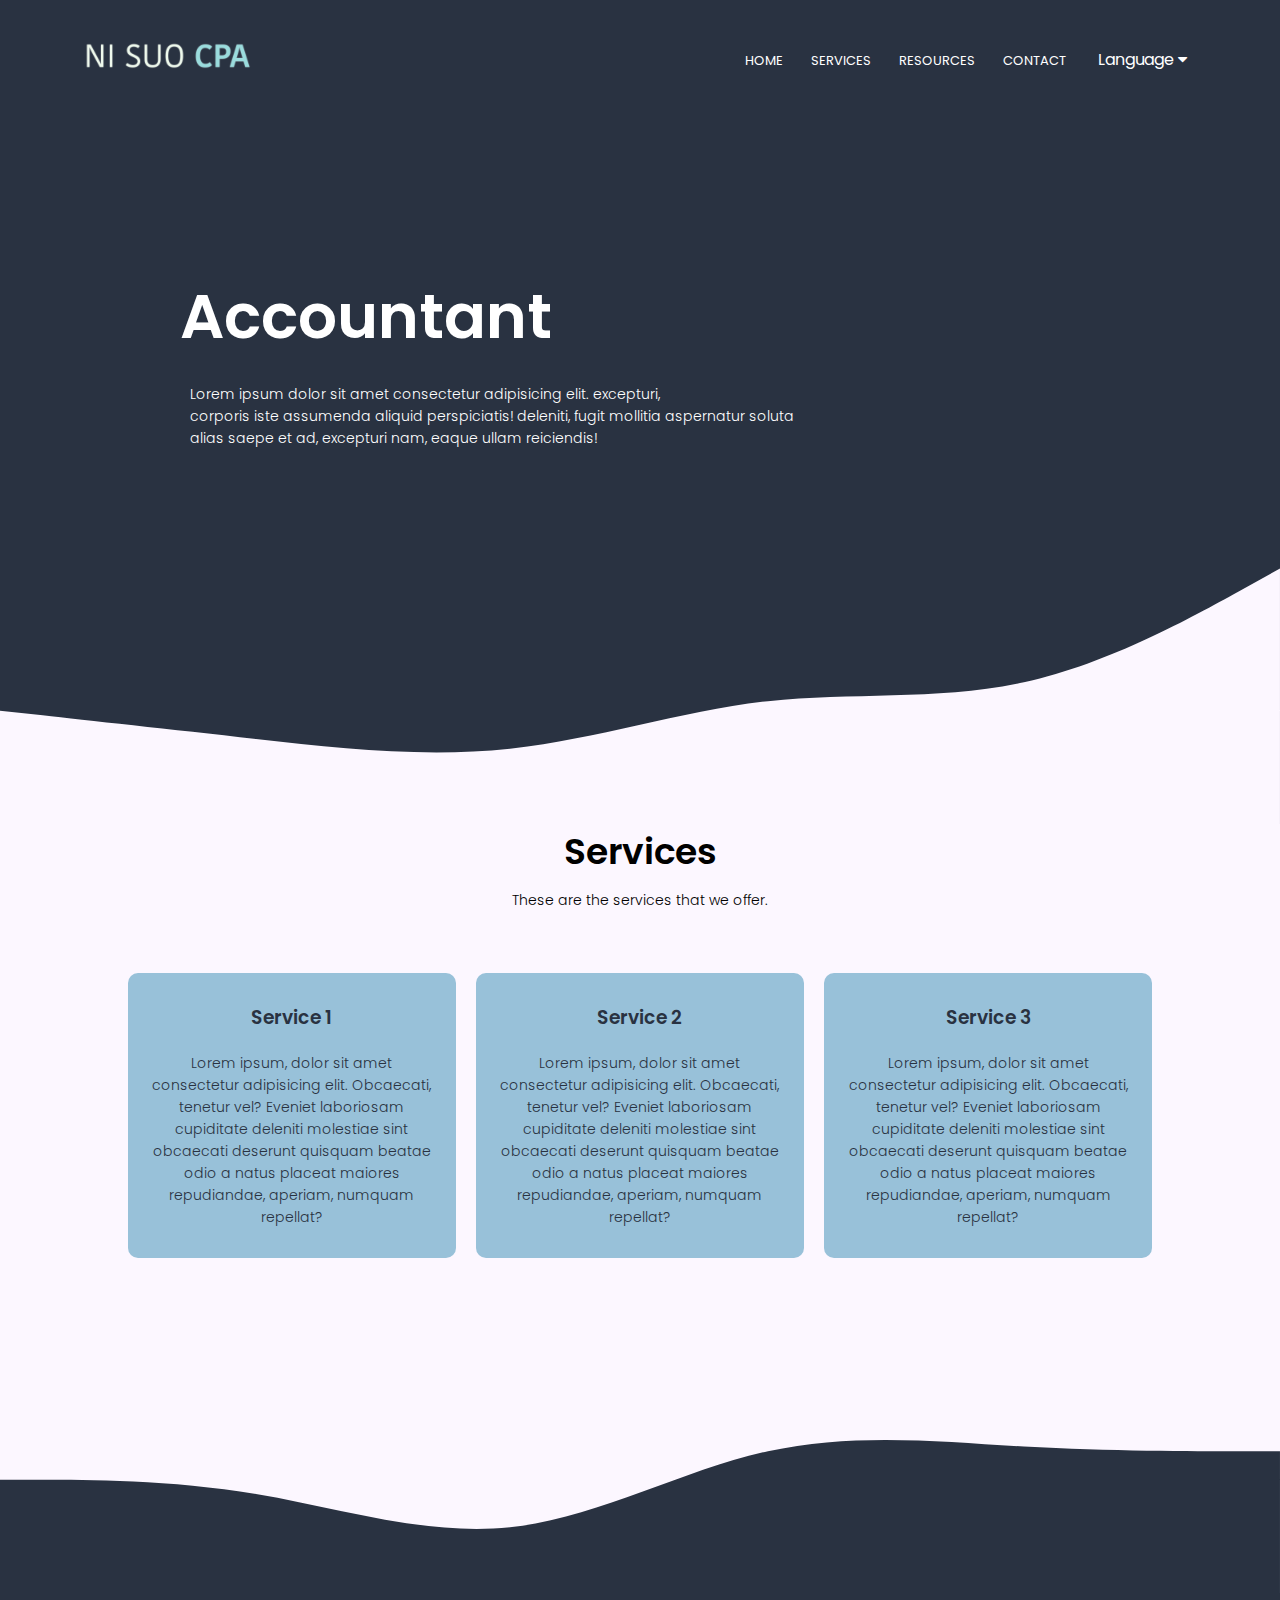
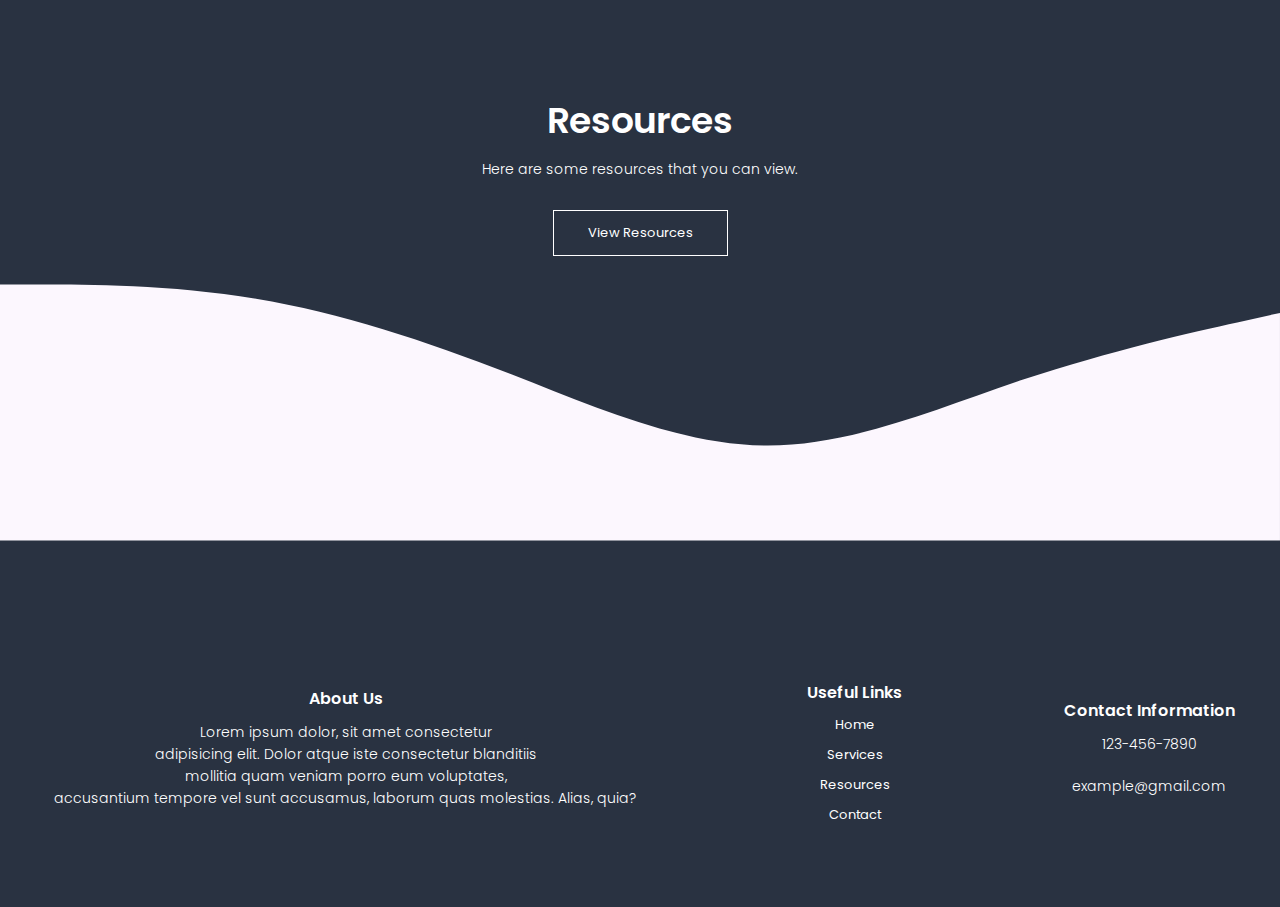
==== en/home.html @ f41d9daf "Make most of the site" ====
<!doctype html>

<!-- 
Homepage
    Language
    Service
    Ressources
        Articles
    Contact
 -->
<html lang="en">
    <head>
        <meta name="viewport" content="with=device-width, initial-scale=1.0">
        <meta name="description" content="Ni Suo is a certified public accountant that can help you with various services.">
        <meta name="keywords" content="accountant, certified public accountant, tax preparation, budgeting">
        <title>Ni Suo CPA | A certified public accountant that offers various services</title>
        <link rel="stylesheet" href="../style.css">
        <link rel="preconnect" href="https://fonts.googleapis.com">
        <link rel="preconnect" href="https://fonts.gstatic.com" crossorigin>
        <link href="https://fonts.googleapis.com/css2?family=Poppins:wght@100;200;300;400;500;600;700;800;900&display=swap" rel="stylesheet">
        <link rel="stylesheet" href="https://cdnjs.cloudflare.com/ajax/libs/font-awesome/4.7.0/css/font-awesome.min.css">
    </head>
    <body>
        <!-- Header -->
        <section class="header">
            <nav>
                <a href="home.html"><img src="../images/logo.png"></a>
                <div class="nav-links" id="navLinks">
                    <!-- Make the X button clickable -->
                    <i class="fa fa-times" onclick="hideMenu()"></i>
                    <!-- Menu -->
                    <ul>
                        <li><a href="home.html">HOME</a></li>
                        <li><a href="services.html">SERVICES</a></li>
                        <li><a href="resources.html">RESOURCES</a></li>
                        <li><a href="contact.html">CONTACT</a></li>
                        <!-- Language dropdown list -->
                        <div class="dropdown">
                            <button class="dropbtn">Language
                                <i class="fa fa-caret-down"></i>
                            </button>
                            <div class="languages">
                                <a href="../en/home.html">English</a>
                                <a href="../fr/home.html">Francais</a>
                                <a href="../zh/home.html">中文</a>
                            </div>
                        </div>
                    </ul>
                </div>
                <!-- Make the menu button clickable -->
                <i class="fa fa-bars" onclick="showMenu()"></i>
            </nav>
        </section>
        <!-- Title -->
        <section class="title">
            <div class="text-box">
                <h1>Accountant</h1>
                <p>Lorem ipsum dolor sit amet consectetur adipisicing elit. excepturi, <br>corporis iste assumenda aliquid perspiciatis! deleniti, fugit mollitia aspernatur soluta <br>alias saepe et ad, excepturi nam, eaque ullam reiciendis!</p>
                <!-- <a href="contact.html" class="contact-btn">Contact me</a> -->
            </div>
            <!-- <img class="calc" src="../images/calculator.png"> -->
            <svg class="curve" xmlns="http://www.w3.org/2000/svg" viewBox="0 0 1440 320"><path fill="#FCF7FF" fill-opacity="1" d="M0,192L48,197.3C96,203,192,213,288,224C384,235,480,245,576,234.7C672,224,768,192,864,181.3C960,171,1056,181,1152,160C1248,139,1344,85,1392,58.7L1440,32L1440,320L1392,320C1344,320,1248,320,1152,320C1056,320,960,320,864,320C768,320,672,320,576,320C480,320,384,320,288,320C192,320,96,320,48,320L0,320Z"></path></svg>
        </section>
        <!-------- Services -------->
        <section class="services">
            <div class="services-content">
            <h1>Services</h1>
            <p>These are the services that we offer.</p>
                <a href="services.html">
                    <div class="services-row">
                        <div class="services-col">
                            <h3>Service 1</h3>
                            <p>Lorem ipsum, dolor sit amet consectetur adipisicing elit. Obcaecati, tenetur vel? Eveniet laboriosam cupiditate deleniti molestiae sint obcaecati deserunt quisquam beatae odio a natus placeat maiores repudiandae, aperiam, numquam repellat?</p>
                        </div>
                        <div class="services-col">
                            <h3>Service 2</h3>
                            <p>Lorem ipsum, dolor sit amet consectetur adipisicing elit. Obcaecati, tenetur vel? Eveniet laboriosam cupiditate deleniti molestiae sint obcaecati deserunt quisquam beatae odio a natus placeat maiores repudiandae, aperiam, numquam repellat?</p>
                        </div>
                        <div class="services-col">
                            <h3>Service 3</h3>
                            <p>Lorem ipsum, dolor sit amet consectetur adipisicing elit. Obcaecati, tenetur vel? Eveniet laboriosam cupiditate deleniti molestiae sint obcaecati deserunt quisquam beatae odio a natus placeat maiores repudiandae, aperiam, numquam repellat?</p>
                        </div>
                    </div>
                </a>
            </div>
            <svg class="curve" xmlns="http://www.w3.org/2000/svg" viewBox="0 0 1440 320"><path fill="#293241" fill-opacity="1" d="M0,192L48,192C96,192,192,192,288,208C384,224,480,256,576,245.3C672,235,768,181,864,160C960,139,1056,149,1152,154.7C1248,160,1344,160,1392,160L1440,160L1440,320L1392,320C1344,320,1248,320,1152,320C1056,320,960,320,864,320C768,320,672,320,576,320C480,320,384,320,288,320C192,320,96,320,48,320L0,320Z"></path></svg>        
        </section>
        <!-------- Resources -------->
        <section class="resources">
            <h1>Resources</h1>
            <p>Here are some resources that you can view. </p>
            <a href="" class="resources-btn white-btn">View Resources</a>
            <svg xmlns="http://www.w3.org/2000/svg" viewBox="0 0 1440 320"><path fill="#FCF7FE" fill-opacity="1" d="M0,32L48,32C96,32,192,32,288,48C384,64,480,96,576,133.3C672,171,768,213,864,213.3C960,213,1056,171,1152,138.7C1248,107,1344,85,1392,74.7L1440,64L1440,320L1392,320C1344,320,1248,320,1152,320C1056,320,960,320,864,320C768,320,672,320,576,320C480,320,384,320,288,320C192,320,96,320,48,320L0,320Z"></path></svg>
        </section>
        <!-------- Footer -------->
        <section class="footer">
            <!-- <svg xmlns="http://www.w3.org/2000/svg" viewBox="0 0 1440 320"><path fill="#FCF7FE" fill-opacity="1" d="M0,64L480,96L960,160L1440,96L1440,0L960,0L480,0L0,0Z"></path></svg> -->
            <div class="footer-row">
                <div class="about-us">
                    <h4>About Us</h4>
                    <p>Lorem ipsum dolor, sit amet consectetur <br>adipisicing elit. Dolor atque iste consectetur blanditiis<br> mollitia quam veniam porro eum voluptates, <br>accusantium tempore vel sunt accusamus, laborum quas molestias. Alias, quia?</p>
                </div>
                <div class="useful-links">
                    <h4>Useful Links</h4>
                    <a href="home.html">Home</a>
                    <a href="services.html">Services</a>
                    <a href="resources.html">Resources</a>
                    <a href="contact.html">Contact</a>
                </div>
                <div class="contact-footer">
                    <h4>Contact Information</h4>
                    <p>123-456-7890</p>
                    <p>example@gmail.com</p>
                </div>
            </div>
        </section>
        <!-- Javascript for Toggle Menu -->
        <script>
            var navLinks = document.getElementById("navLinks");
            function showMenu() {
                navLinks.style.right = "0";
            }
            function hideMenu() {
                navLinks.style.right = "-200px";
            }
        </script>
    </body>
</html>
---- style.css ----
* {
    margin: 0;
    padding: 0;
    font-family: 'Poppins', sans-serif;
}

.header {
    min-height: 60vh;
    width: 100%;
    background: #293241;
}

nav {
    display: flex;
    padding: 2% 6%;
    justify-content: space-between;
    align-items: center;
}

/* Dimensions of the logo */
nav img {
    width: 180px;
}

/* Alignment of the menu */
.nav-links {
    flex: 1;
    text-align: right;
}

/* Position of the menu */
.nav-links ul li{
    list-style: none;
    display: inline-block;
    padding: 8px 12px;
    position: relative;
}

/* Color, underline link and font size */
.nav-links ul li a {
    color: #fff;
    text-decoration: none;
    font-size: 13px;
}

/* Underline the menu items */
.nav-links ul li ::after {
    content: '';
    width: 0%;
    height: 2px;
    background: #e0fbfc;
    display: block;
    margin: auto;
    transition: 0.5s;
}

/* Showing the underline when hover */
.nav-links ul li :hover::after {
    width: 100%;
}

/* Dropdown Button */
.dropbtn {
    background-color: transparent;
    color: white;
    padding: 16px;
    font-size: 16px;
    border: none;
}
  
  /* The container <div> - needed to position the dropdown content */
.dropdown {
    position: relative;
    display: inline-block;
}
  
  /* Dropdown Content (Hidden by Default) */
.languages {
    display: none;
    position: absolute;
    background-color: #f1f1f1;
    min-width: 100%;
    box-shadow: 0px 8px 16px 0px rgba(0,0,0,0.2);
    z-index: 1;
}
  
  /* Links inside the dropdown */
.languages a {
    color: black;
    padding: 12px 16px;
    text-decoration: none;
    display: block;
}
  
  /* Show the dropdown menu on hover */
.dropdown:hover .languages {display: block;}
  
.dropdown-content a:hover {
    background-color: #ddd;
}

.dropbtn .fa {
    display: inline;
}



/* --- Title --- */

.title {
    background: #293241;
}

/* .calc {
    position: absolute;
    right: 25vh;
    top: 25vh;
    max-height: 50vh;
    max-width: 50vh;
} */

.curve {
    display: block;
}

/* Font, color and size of the text-box class */
.text-box {
    color: #fff;
    position: absolute;
    left: 20vh;
    top: 30vh;
    font-size: 50%;
}

/* Font size of h1 */
.text-box h1 {
    font-size: 62px;
}

/* Font size, margin and color of p */
.text-box p {
    margin: 10px 0 40px;
    font-size: 14px;
}

/* Make contact link as a button */
.contact-btn {
    display: inline-block;
    text-decoration: none;
    color: #fff;
    border: 1px solid #fff;
    padding: 12px 34px;
    font-size: 13px;
    background: transparent;
    position: relative;
    cursor: pointer;
}

/* Make animation on hover */
.contact-btn:hover {
    border: 1px solid #e0fbfc;
    background: #e0fbfc;
    transition: 0.5s;
    color: #293241;
}

nav .fa {
    display: none;
}



/* --- Services --- */

.services {
    background-color: #FCF7FF;
}

.services-content {
    width: 80%;
    margin: auto;  
    text-align: center;
}

h1 {
    font-size: 36px;
    font-weight: 600;
}

p {
    font-size: 14px;
    font-weight: 300;
    line-height: 22px;
    padding: 10px;
}

a {
    text-decoration: none;
}

.services-row {
    margin-top: 5%;
    display: flex;
    justify-content: space-between;
    color: #293241;
    margin-bottom: 5%;
}

.services-col {
    flex-basis: 32%;
    background: #98c1d9;
    border-radius: 10px;
    padding: 20px 12px;
    box-sizing: border-box;
    transition: 0.5s;
}

h3 {
    text-align: center;
    font-weight: 600;
    margin: 10px;
}

.services-col:hover {
    box-shadow: 0 0 5px 0px #2e2e2e;
}


/* -- Resources -- */

.resources {
    background: #293241;
    padding-top: 100px;
    text-align: center;
    padding-bottom: 100px;
    color: white;
}

.resources p {
    padding-bottom: 30px;
}

/* Make contact link as a button */
.resources-btn {
    display: inline-block;
    text-decoration: none;
    color: white;
    border: 1px solid white;
    padding: 12px 34px;
    font-size: 13px;
    background: transparent;
    position: relative;
    cursor: pointer;
}

/* Make animation on hover */
.resources-btn:hover {
    border: 1px solid #FCF7FE;
    background: #FCF7FE;
    transition: 0.5s;
    color: #293241;
}

/* -- Footer -- */

.footer {
    width: 100%;
    text-align: center;
    background: #293241;
    padding-bottom: 50px;
}

.footer-row {
    display: flex;
    align-items: center;
    justify-content: center;
    padding: 0 2em;
}

.footer h4 {
    font-weight: 600;
    color: white;
}

.footer p {
    color: white;
}

.useful-links {
    margin: 2em 10em;
}

.useful-links a {
    font-size: 13px;
    margin-top: 10px;
    text-align: center;
    display: grid;
    color: white;
}


/* --- Subpages --- */

.header-subpage {
    min-height: 50vh;
    width: 100%;
    background: #293241;
    background-position: center;
    background-size: cover;
    position: relative;
}

/* --- Services page --- */

.services-subpage {
    display: flex;
    justify-content: center;
    background-color: #FCF7FE;
    padding: 0 10%;
}

.services-row-subpage {
    margin-top: 5%;
    display: table-row;
    justify-content: space-between;
    color: black;
    background: #FCF7FE;
}

.services-col-subpage {
    flex-basis: 32%;
    background: #98c1d9;
    border-radius: 10px;
    margin: 0 5%;
    margin-bottom: 5%;
    padding: 20px 12px;
    box-sizing: border-box;
}


/* --- Resources page --- */

.resources-subpage {
    display: flex;
    justify-content: center; 
    background-color: #FCF7FE;
    padding: 0 10%;
    width: 80%;
    margin: auto;  
    text-align: center;
}

.resources-box-subpage {
    margin-top: 5%;
    display: table-row;
    justify-content: space-between;
    color: black;
    background: #FCF7FE;
}

.resources-col-subpage {
    flex-basis: 32%;
    background: #98c1d9;
    border-radius: 10px;
    margin: 0 5%;
    margin-bottom: 5%;
    padding: 20px 12px;
    box-sizing: border-box;
    transition: 0.5s;
}

.resource-image {
    width: 100%;
    max-width: 30em;
    display: block;
    margin-left: auto;
    margin-right: auto;
    border-radius: 4px;
}

.resources-col-subpage:hover {
    box-shadow: 0 0 5px 0px #2e2e2e;
}

.resources-col-subpage-link {
    color: inherit;
}

/* --- Contact --- */

.contact-subpage {
    display: flex;
    justify-content: center;
    align-items: center;
    background: #FCF7FE;
}

.contact-subpage-row {
    display: flex;
    justify-content: center;
    width: 50%;
}

.contact-subpage-col {
    margin: auto;
    width: 50%;
    text-align: center;

    flex-direction: column;
    flex-basis: 32%;
    background: #98c1d9;
    border-radius: 10px;
    margin: 0 5%;
    padding: 20px 12px;
    height: 100px;
}

.contact-subpage-icon {
    display: block;
    margin-left: auto;
    margin-right: auto;
    max-width: 40%;
    max-height: 40%;
}

/* Mobile version of webpage */
@media (max-width: 700px) {
    /* Arrangements of the presentation */
    .text-box {
        font-size: 20px;
        top: 50%;
        left: 50%;
        transform: translate(-50%, -50%);
        text-align: center;
    }

    .text-box h1 {
        font-size: 20px;
    }
    
    .nav-links ul li {
        display: block;
    }

    .nav-links {
        position: fixed;
        background: #153c4e;
        height: 100vh;
        width: 200px;
        top: 0;
        right: -200px;
        text-align: left;
        z-index: 2;
        transition: 1s;
    }

    .calc {
        display: none;
    }

    .header {
        min-height: 80vh;
    }

    .header-subpage {
        min-height: 80vh;
    }

    /* Properties of the icons */
    nav .fa {
        display: block;
        color: #fff;
        margin: 10px;
        font-size: 22px;
        cursor: pointer;
    }

    /* Add some space in the menu */
    .nav-links ul {
        padding: 30px;
    }

    .services-row {
        flex-direction: column;
    }

    .resources-subpage {
        flex-direction: column;
    }

    .services-subpage {
        flex-direction: column;
    }

    .footer-row {
        display: grid;
    }

    .useful-links {
        margin-left: auto;
        margin-right: auto;
        text-align: center;
    }

    /* Services */

    .services-col {
        margin-bottom: 5%;
    }

    /* Resources page */
    .resources-box-subpage {
        max-width: 100%;
        padding-bottom: 20px;
    }

}
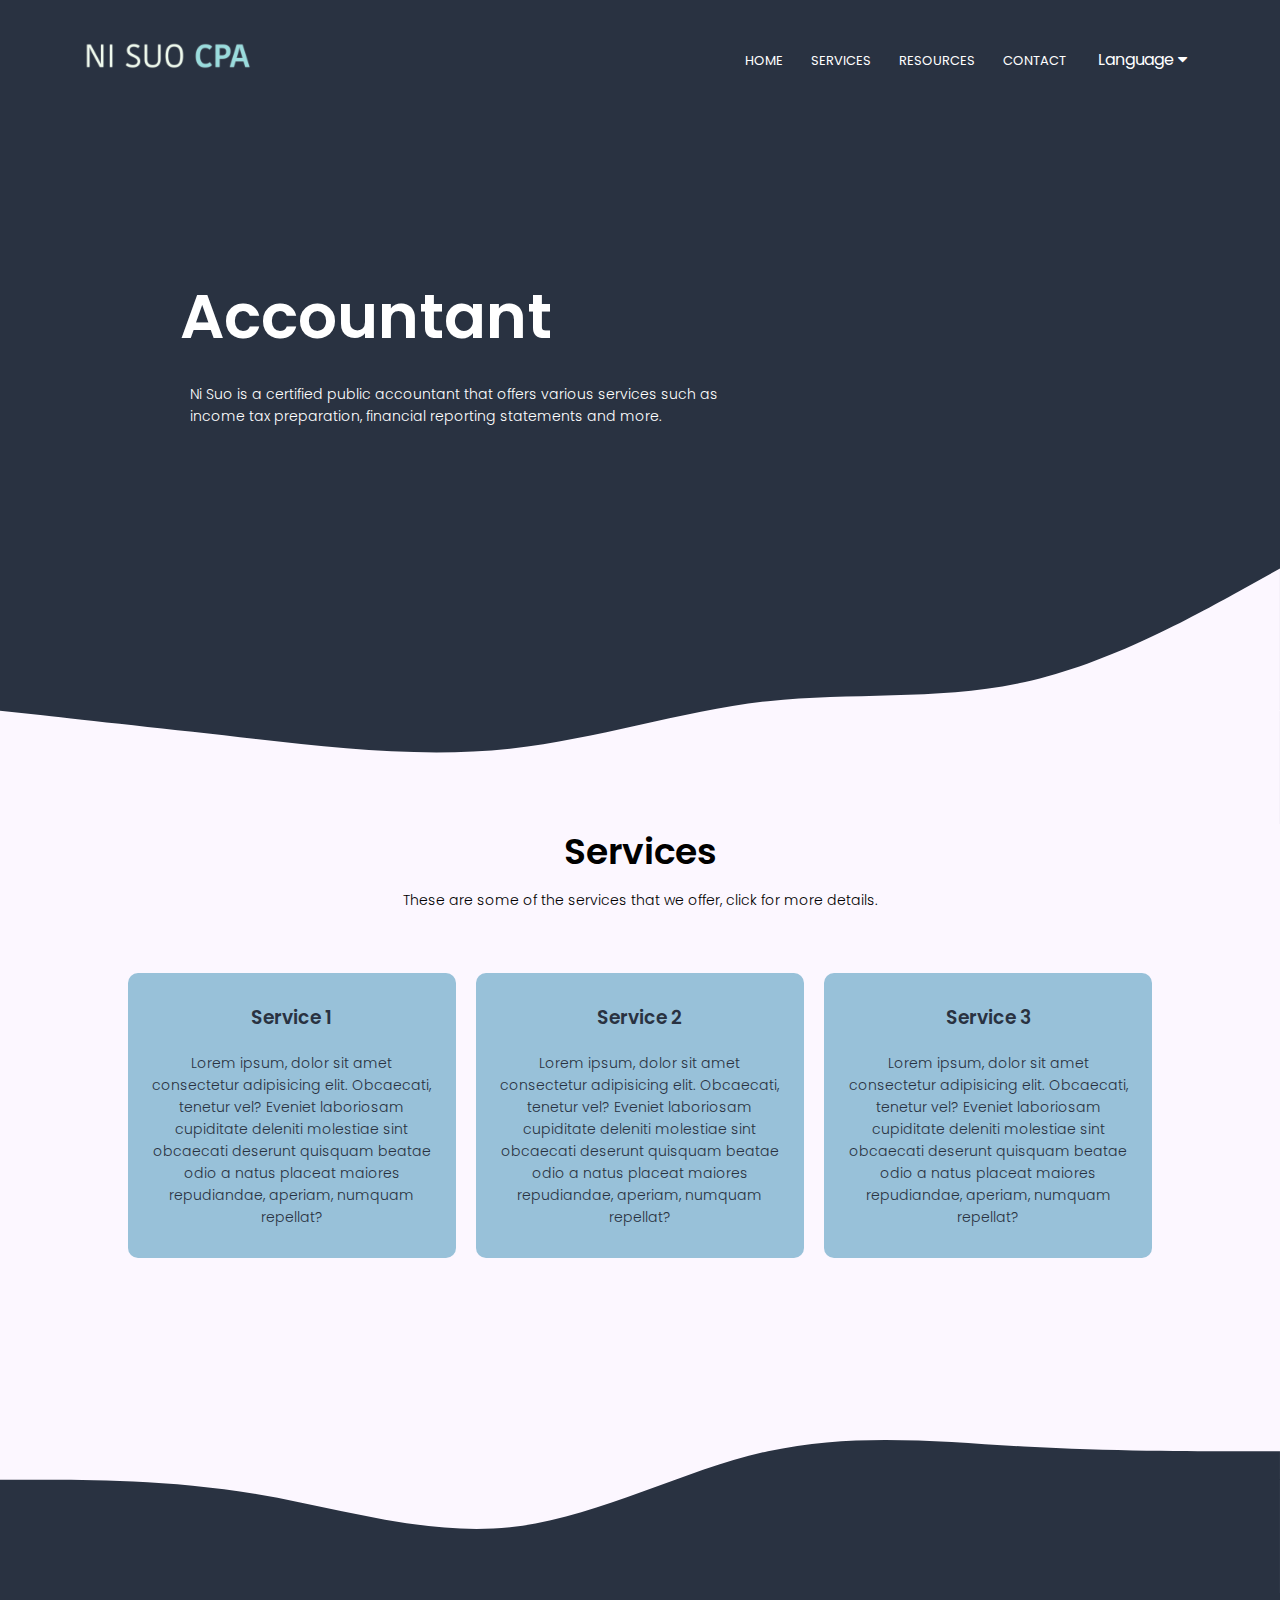
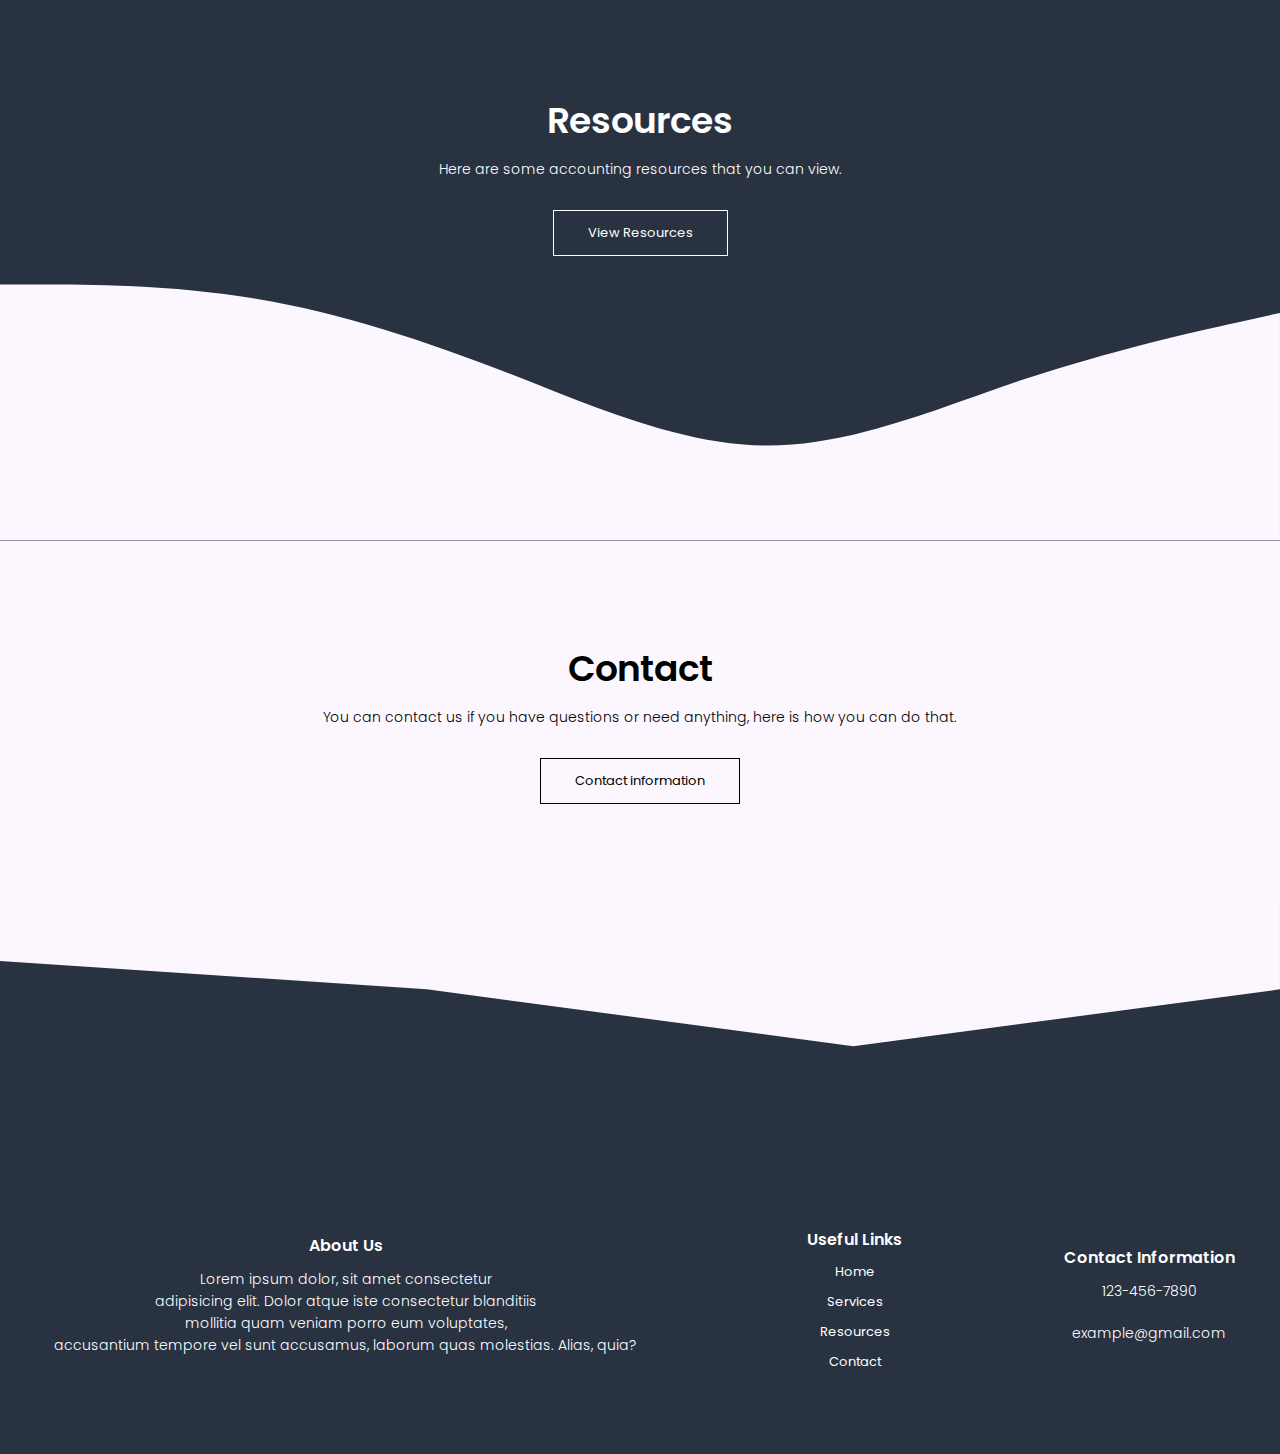
==== commit 6bcfdde1: "Add contact on homepage, replace sample text" ====
--- a/en/home.html
+++ b/en/home.html
@@ -55,7 +55,8 @@
         <section class="title">
             <div class="text-box">
                 <h1>Accountant</h1>
-                <p>Lorem ipsum dolor sit amet consectetur adipisicing elit. excepturi, <br>corporis iste assumenda aliquid perspiciatis! deleniti, fugit mollitia aspernatur soluta <br>alias saepe et ad, excepturi nam, eaque ullam reiciendis!</p>
+                <p>Ni Suo is a certified public accountant that offers various services such as <br>
+                income tax preparation, financial reporting statements and more.</p>
                 <!-- <a href="contact.html" class="contact-btn">Contact me</a> -->
             </div>
             <!-- <img class="calc" src="../images/calculator.png"> -->
@@ -65,7 +66,7 @@
         <section class="services">
             <div class="services-content">
             <h1>Services</h1>
-            <p>These are the services that we offer.</p>
+            <p>These are some of the services that we offer, click for more details.</p>
                 <a href="services.html">
                     <div class="services-row">
                         <div class="services-col">
@@ -88,13 +89,20 @@
         <!-------- Resources -------->
         <section class="resources">
             <h1>Resources</h1>
-            <p>Here are some resources that you can view. </p>
-            <a href="" class="resources-btn white-btn">View Resources</a>
-            <svg xmlns="http://www.w3.org/2000/svg" viewBox="0 0 1440 320"><path fill="#FCF7FE" fill-opacity="1" d="M0,32L48,32C96,32,192,32,288,48C384,64,480,96,576,133.3C672,171,768,213,864,213.3C960,213,1056,171,1152,138.7C1248,107,1344,85,1392,74.7L1440,64L1440,320L1392,320C1344,320,1248,320,1152,320C1056,320,960,320,864,320C768,320,672,320,576,320C480,320,384,320,288,320C192,320,96,320,48,320L0,320Z"></path></svg>
+            <p>Here are some accounting resources that you can view.</p>
+            <a href="resources.html" class="resources-btn white-btn">View Resources</a>
+            <svg class="curve" xmlns="http://www.w3.org/2000/svg" viewBox="0 0 1440 320"><path fill="#FCF7FE" fill-opacity="1" d="M0,32L48,32C96,32,192,32,288,48C384,64,480,96,576,133.3C672,171,768,213,864,213.3C960,213,1056,171,1152,138.7C1248,107,1344,85,1392,74.7L1440,64L1440,320L1392,320C1344,320,1248,320,1152,320C1056,320,960,320,864,320C768,320,672,320,576,320C480,320,384,320,288,320C192,320,96,320,48,320L0,320Z"></path></svg>
+        </section>
+        <!-------- Contact -------->
+        <section class="contact">
+            <h1>Contact</h1>
+            <p>You can contact us if you have questions or need anything, here is how you can do that.</p>
+            <a href="contact.html" class="contact-btn white-btn">Contact information</a>
         </section>
         <!-------- Footer -------->
         <section class="footer">
-            <!-- <svg xmlns="http://www.w3.org/2000/svg" viewBox="0 0 1440 320"><path fill="#FCF7FE" fill-opacity="1" d="M0,64L480,96L960,160L1440,96L1440,0L960,0L480,0L0,0Z"></path></svg> -->
+            <svg xmlns="http://www.w3.org/2000/svg" viewBox="0 0 1440 320"><path fill="#FCF7FE" fill-opacity="1" d="M0,64L480,96L960,160L1440,96L1440,0L960,0L480,0L0,0Z"></path></svg>
+
             <div class="footer-row">
                 <div class="about-us">
                     <h4>About Us</h4>
--- a/style.css
+++ b/style.css
@@ -232,7 +232,6 @@
     background: #293241;
     padding-top: 100px;
     text-align: center;
-    padding-bottom: 100px;
     color: white;
 }
 
@@ -255,10 +254,44 @@
 
 /* Make animation on hover */
 .resources-btn:hover {
-    border: 1px solid #FCF7FE;
-    background: #FCF7FE;
+    border: 1px solid #293241;
+    background: #293241;
     transition: 0.5s;
     color: #293241;
+}
+
+/* -- Contact -- */
+.contact {
+    background: #FCF7FE;
+    padding-top: 100px;
+    text-align: center;
+    padding-bottom: 100px;
+    color: black;
+}
+
+.contact p {
+    padding-bottom: 30px;
+}
+
+/* Make contact link as a button */
+.contact-btn {
+    display: inline-block;
+    text-decoration: none;
+    color: black;
+    border: 1px solid black;
+    padding: 12px 34px;
+    font-size: 13px;
+    background: transparent;
+    position: relative;
+    cursor: pointer;
+}
+
+/* Make animation on hover */
+.contact-btn:hover {
+    border: 1px solid #293241;
+    background: #293241;
+    transition: 0.5s;
+    color: #FCF7FE;
 }
 
 /* -- Footer -- */
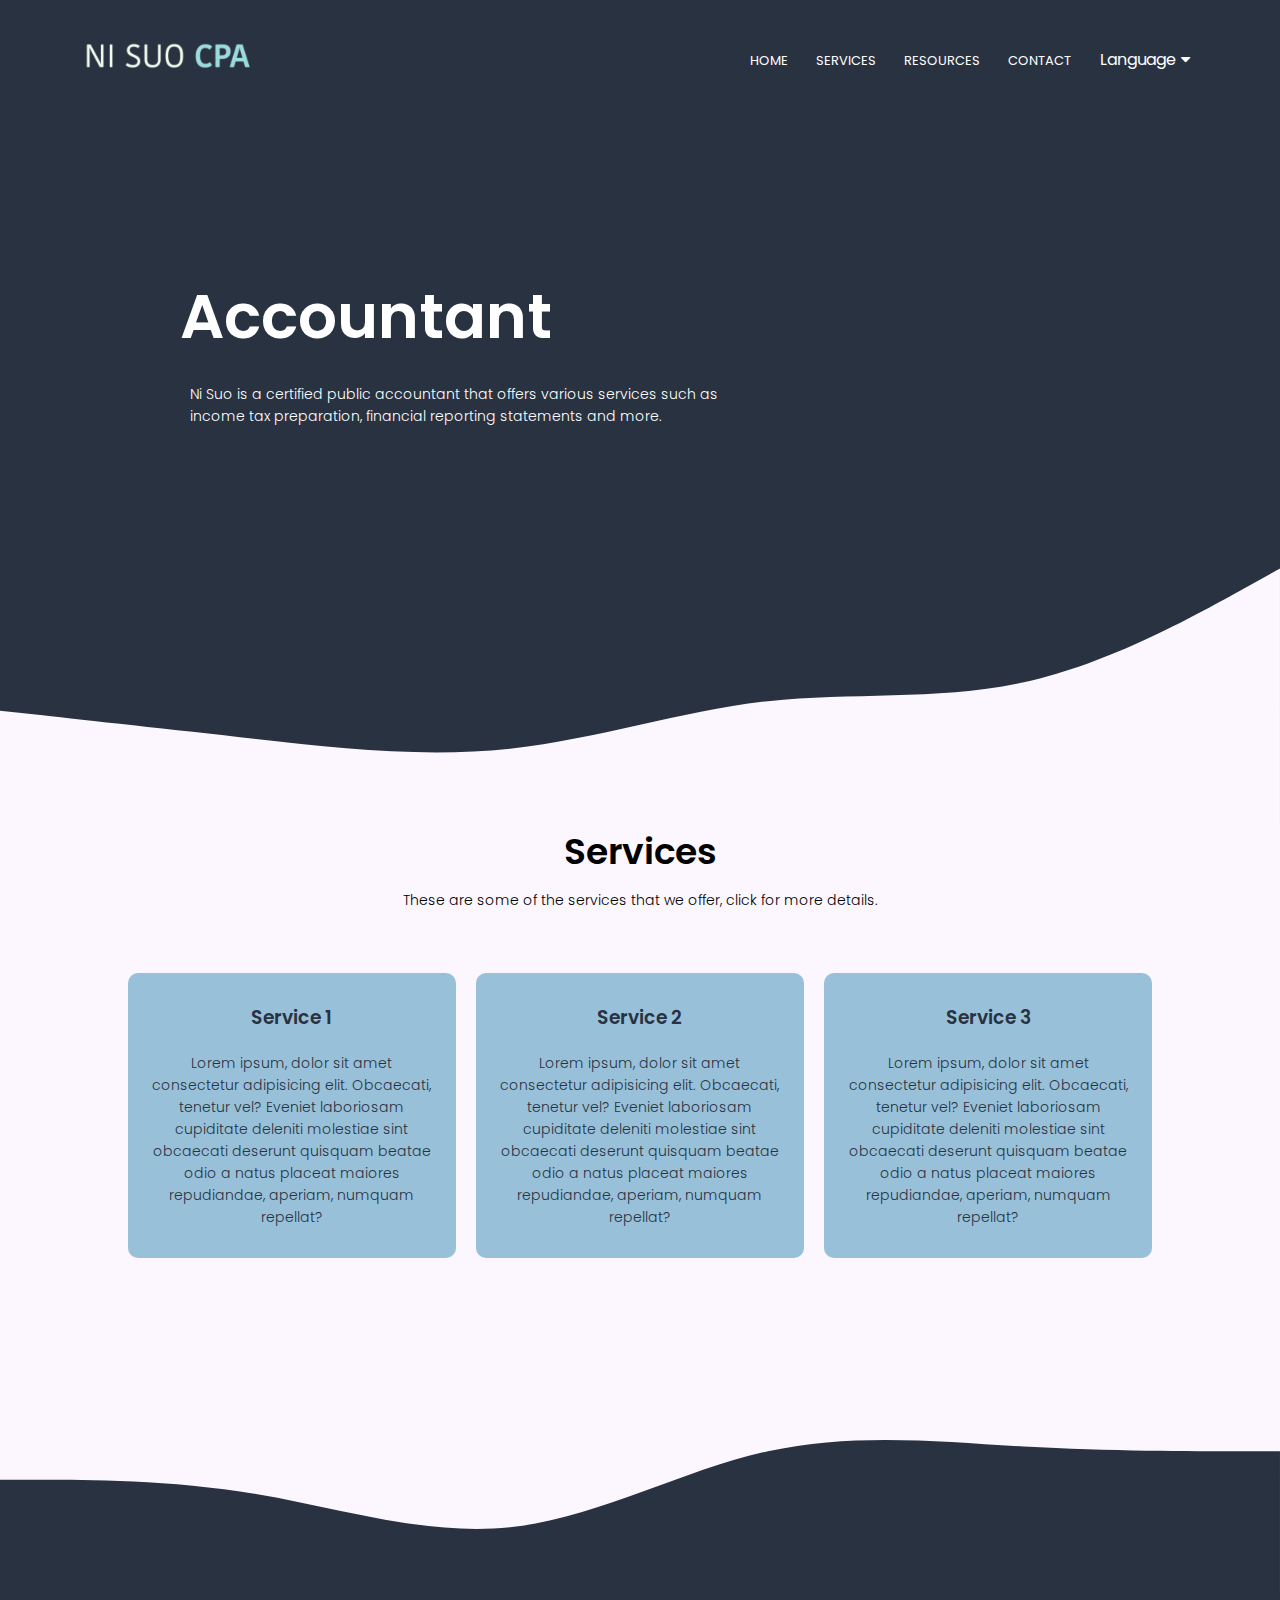
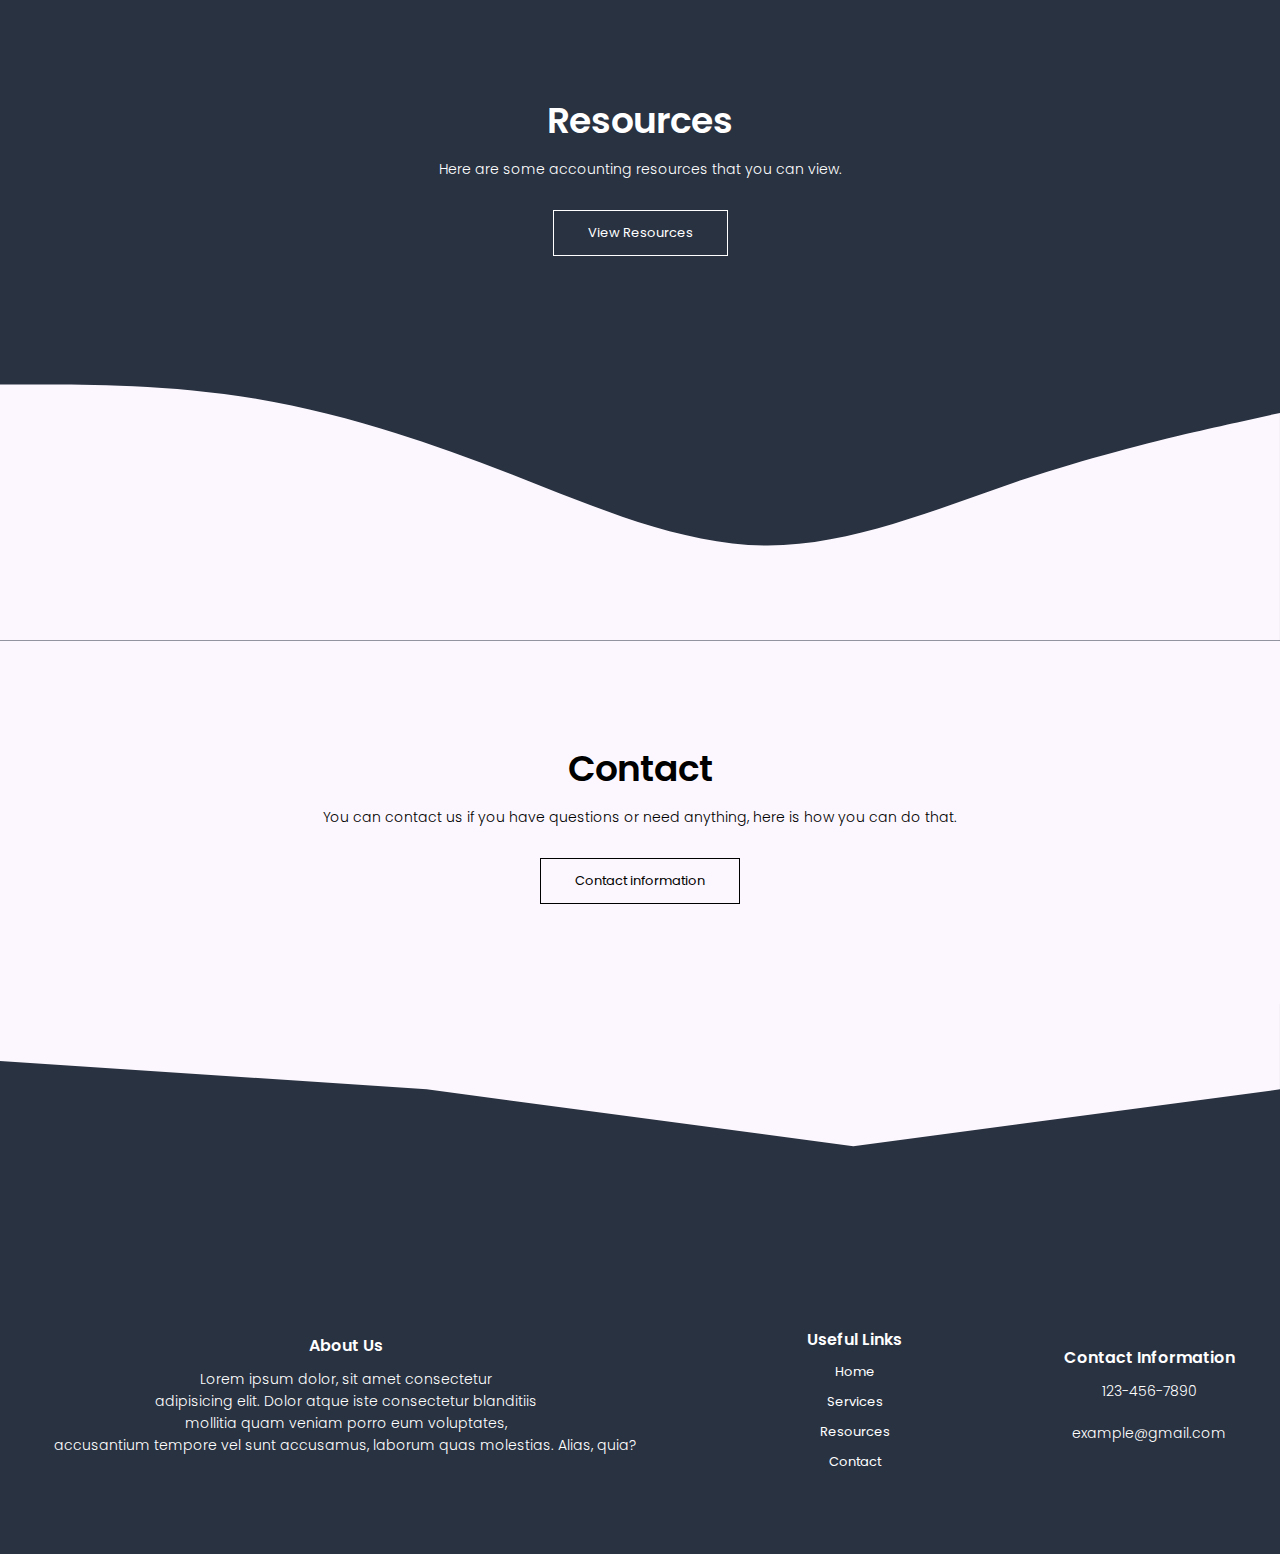
==== commit 922930df: "Style modifications to languages dropdown" ====
--- a/en/home.html
+++ b/en/home.html
@@ -36,9 +36,7 @@
                         <li><a href="contact.html">CONTACT</a></li>
                         <!-- Language dropdown list -->
                         <div class="dropdown">
-                            <button class="dropbtn">Language
-                                <i class="fa fa-caret-down"></i>
-                            </button>
+                            <button class="dropbtn">Language<i class="fa fa-caret-down"></i></button>
                             <div class="languages">
                                 <a href="../en/home.html">English</a>
                                 <a href="../fr/home.html">Francais</a>
--- a/style.css
+++ b/style.css
@@ -63,15 +63,30 @@
 .dropbtn {
     background-color: transparent;
     color: white;
-    padding: 16px;
+    padding: 13px;
     font-size: 16px;
     border: none;
+    text-align: left;
 }
   
   /* The container <div> - needed to position the dropdown content */
 .dropdown {
     position: relative;
     display: inline-block;
+}
+
+/* Show the dropdown menu on hover */
+.dropdown:hover .languages {
+    display: block;
+    animation: growDown 300ms ease-in-out forwards
+}
+  
+.dropdown-content a:hover {
+    background-color: #ddd;
+}
+
+.dropbtn .fa {
+    display: inline;
 }
   
   /* Dropdown Content (Hidden by Default) */
@@ -82,6 +97,15 @@
     min-width: 100%;
     box-shadow: 0px 8px 16px 0px rgba(0,0,0,0.2);
     z-index: 1;
+    border-radius: 5px;
+    top: 100%;
+    left: 0;
+    width: 100%;
+    perspective: 1000px;
+    display: none;
+    animation: growDown 300ms ease-in-out forwards;
+    transform-origin: top center;
+    overflow: auto;
 }
   
   /* Links inside the dropdown */
@@ -91,19 +115,22 @@
     text-decoration: none;
     display: block;
 }
-  
-  /* Show the dropdown menu on hover */
-.dropdown:hover .languages {display: block;}
-  
-.dropdown-content a:hover {
-    background-color: #ddd;
-}
-
-.dropbtn .fa {
-    display: inline;
-}
-
-
+
+.languages a:hover {
+    background-color: gray;
+}
+
+@keyframes growDown {
+    0% {
+        transform: scaleY(0)
+    }
+    80% {
+        transform: scaleY(1.1)
+    }
+    100% {
+        transform: scaleY(1)
+    }
+}
 
 /* --- Title --- */
 
@@ -168,7 +195,9 @@
     display: none;
 }
 
-
+.fa-caret-down {
+    margin-left: 5px;
+}
 
 /* --- Services --- */
 
@@ -233,6 +262,10 @@
     padding-top: 100px;
     text-align: center;
     color: white;
+}
+
+.resources svg {
+    padding-top: 100px;
 }
 
 .resources p {
@@ -254,8 +287,8 @@
 
 /* Make animation on hover */
 .resources-btn:hover {
-    border: 1px solid #293241;
-    background: #293241;
+    border: 1px solid #FCF7FE;
+    background: #FCF7FE;
     transition: 0.5s;
     color: #293241;
 }
